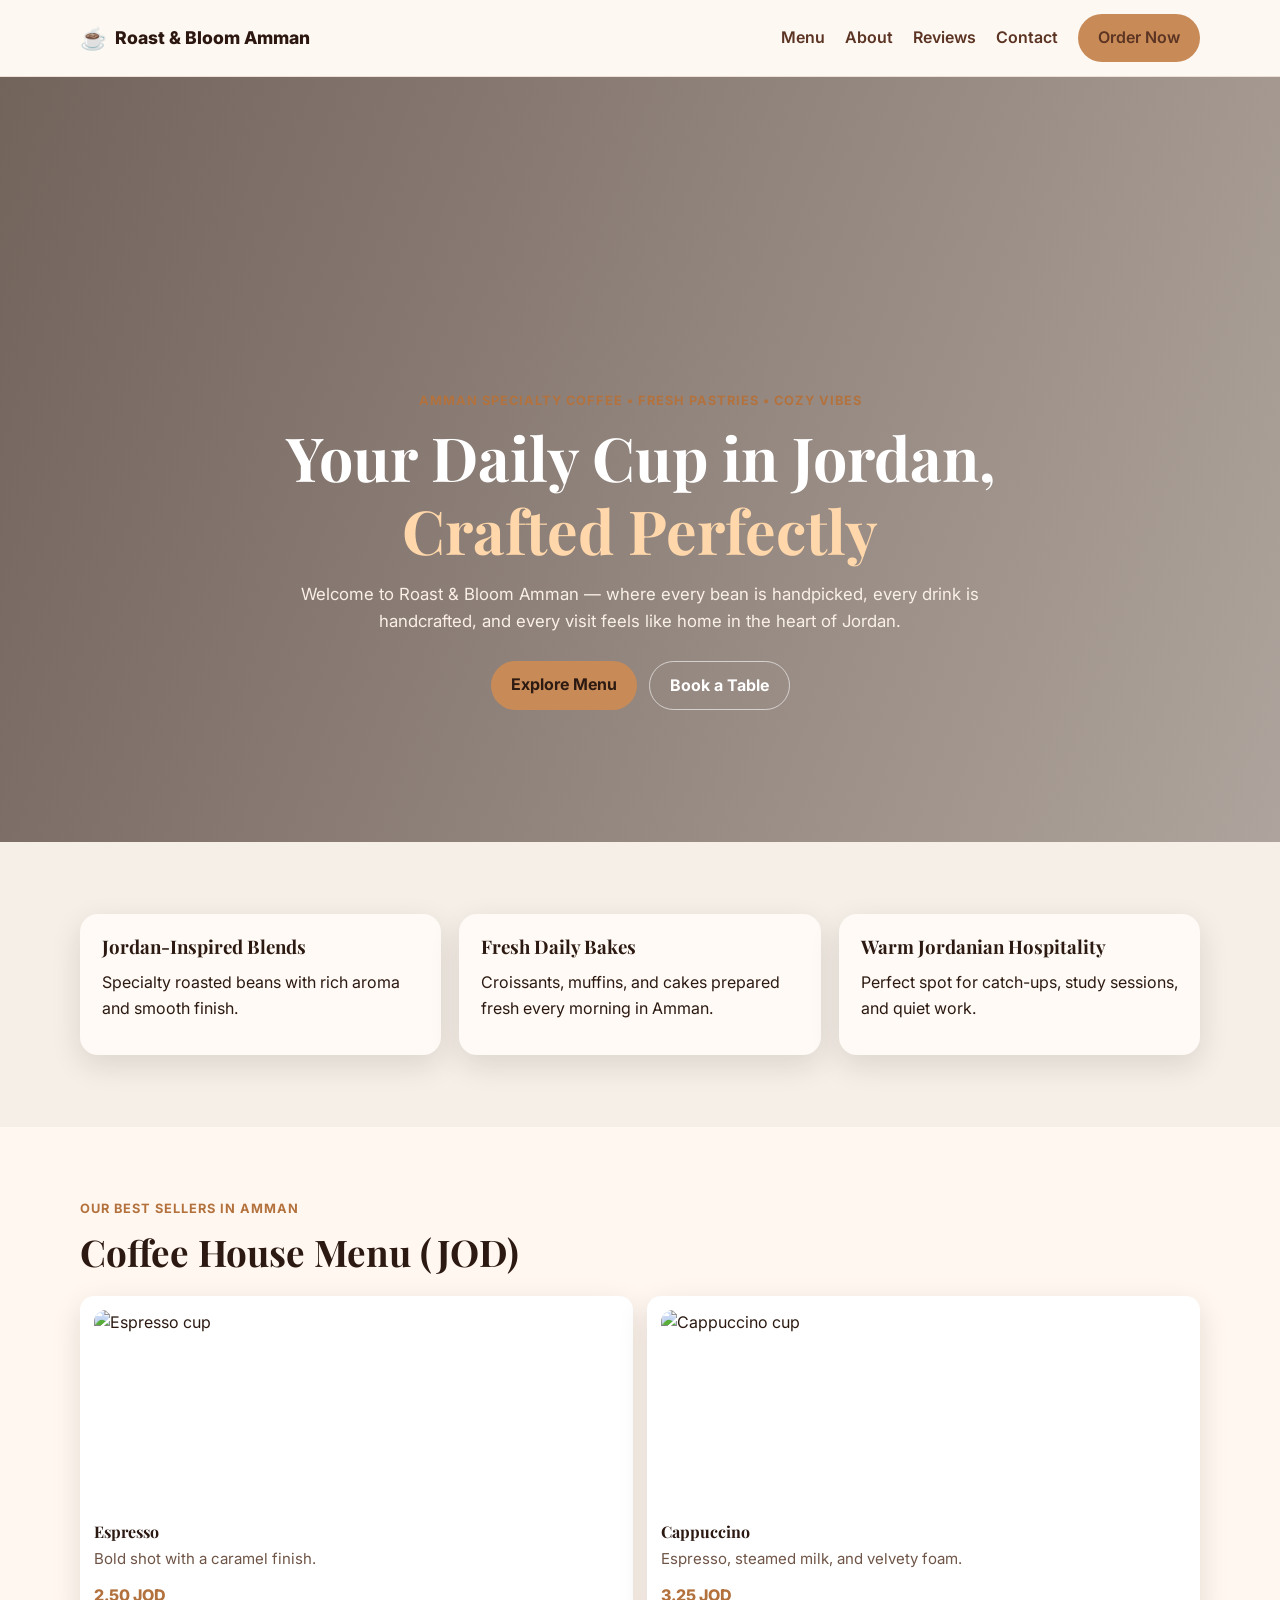
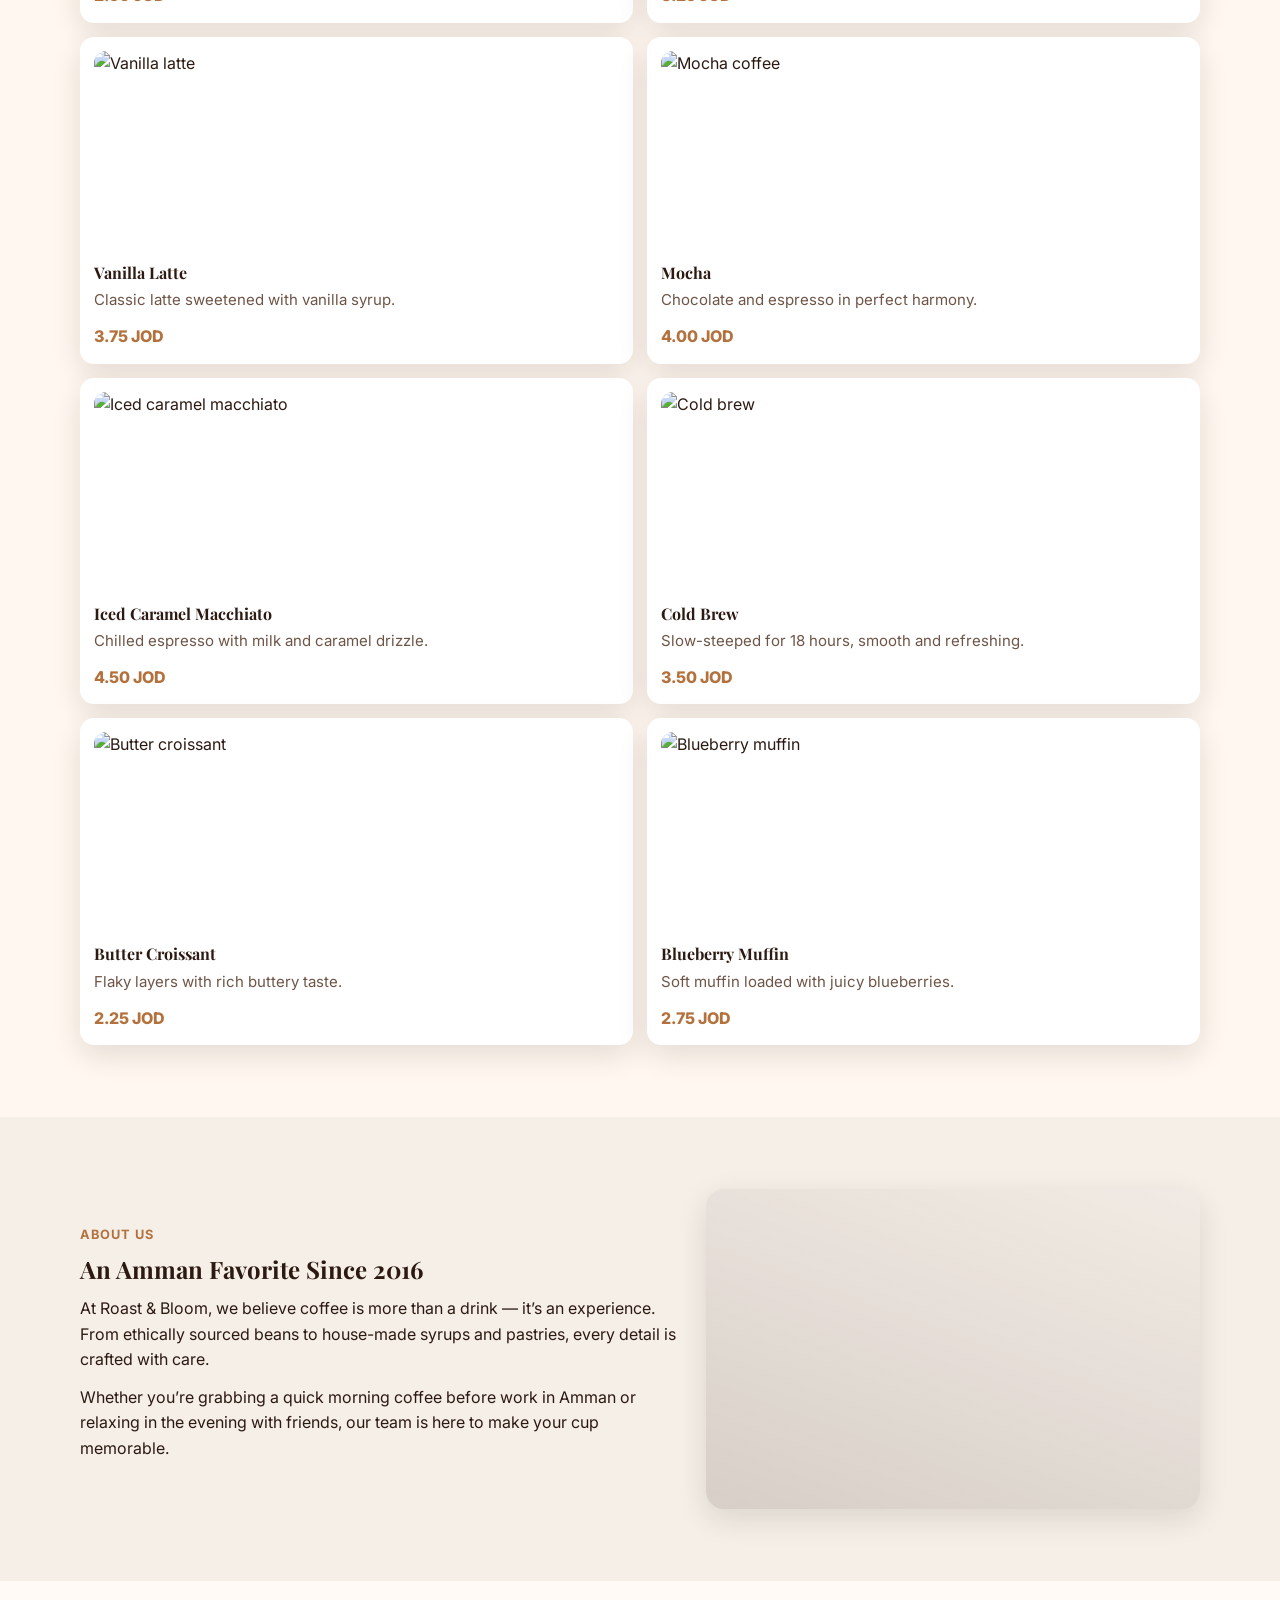
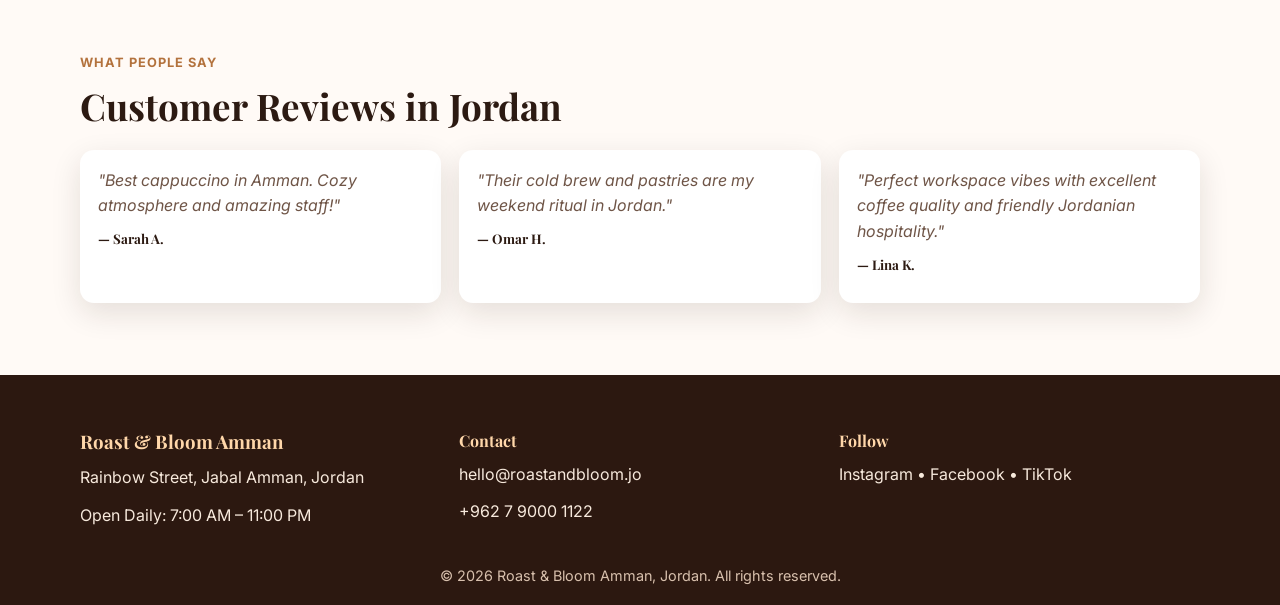
==== coffee-demo.html @ 0c119b87 "coffee" ====
<!DOCTYPE html>
<html lang="en-JO">
<head>
  <meta charset="UTF-8" />
  <meta name="viewport" content="width=device-width, initial-scale=1.0" />
  <title>Roast & Bloom Amman | Jordan Coffee House</title>
  <link rel="preconnect" href="https://fonts.googleapis.com">
  <link rel="preconnect" href="https://fonts.gstatic.com" crossorigin>
  <link href="https://fonts.googleapis.com/css2?family=Playfair+Display:wght@600;700&family=Inter:wght@400;500;600;700&display=swap" rel="stylesheet">
  <link rel="stylesheet" href="coffee-demo.css" />
</head>
<body>
  <header class="topbar">
    <div class="container nav-wrap">
      <a href="#home" class="brand">
        <span class="bean">☕</span>
        <span>Roast & Bloom Amman</span>
      </a>
      <button class="menu-toggle" id="menuToggle" aria-label="Toggle Menu">☰</button>
      <nav class="nav" id="nav">
        <a href="#menu">Menu</a>
        <a href="#about">About</a>
        <a href="#testimonials">Reviews</a>
        <a href="#contact">Contact</a>
        <a href="#menu" class="btn btn-nav">Order Now</a>
      </nav>
    </div>
  </header>

  <main id="home">
    <section class="hero">
      <div class="overlay"></div>
      <div class="container hero-content">
        <p class="eyebrow">Amman Specialty Coffee • Fresh Pastries • Cozy Vibes</p>
        <h1>Your Daily Cup in Jordan, <span>Crafted Perfectly</span></h1>
        <p class="hero-text">
          Welcome to Roast & Bloom Amman — where every bean is handpicked, every drink is handcrafted,
          and every visit feels like home in the heart of Jordan.
        </p>
        <div class="hero-actions">
          <a href="#menu" class="btn btn-primary">Explore Menu</a>
          <a href="#contact" class="btn btn-ghost">Book a Table</a>
        </div>
      </div>
    </section>

    <section class="section features">
      <div class="container grid-3">
        <article class="card">
          <h3>Jordan-Inspired Blends</h3>
          <p>Specialty roasted beans with rich aroma and smooth finish.</p>
        </article>
        <article class="card">
          <h3>Fresh Daily Bakes</h3>
          <p>Croissants, muffins, and cakes prepared fresh every morning in Amman.</p>
        </article>
        <article class="card">
          <h3>Warm Jordanian Hospitality</h3>
          <p>Perfect spot for catch-ups, study sessions, and quiet work.</p>
        </article>
      </div>
    </section>

    <section id="menu" class="section menu">
      <div class="container">
        <div class="section-head">
          <p class="eyebrow">Our Best Sellers in Amman</p>
          <h2>Coffee House Menu (JOD)</h2>
        </div>

        <div class="menu-grid">
          <article class="menu-item">
            <img src="https://images.unsplash.com/photo-1514432324607-a09d9b4aefdd?auto=format&fit=crop&w=900&q=80" alt="Espresso cup">
            <div class="menu-body">
              <h4>Espresso</h4>
              <p>Bold shot with a caramel finish.</p>
            </div>
            <span>2.50 JOD</span>
          </article>

          <article class="menu-item">
            <img src="https://images.unsplash.com/photo-1517256064527-09c73fc73e38?auto=format&fit=crop&w=900&q=80" alt="Cappuccino cup">
            <div class="menu-body">
              <h4>Cappuccino</h4>
              <p>Espresso, steamed milk, and velvety foam.</p>
            </div>
            <span>3.25 JOD</span>
          </article>

          <article class="menu-item">
            <img src="https://images.unsplash.com/photo-1497935586351-b67a49e012bf?auto=format&fit=crop&w=900&q=80" alt="Vanilla latte">
            <div class="menu-body">
              <h4>Vanilla Latte</h4>
              <p>Classic latte sweetened with vanilla syrup.</p>
            </div>
            <span>3.75 JOD</span>
          </article>

          <article class="menu-item">
            <img src="https://images.unsplash.com/photo-1578314675249-a6910f80cc4e?auto=format&fit=crop&w=900&q=80" alt="Mocha coffee">
            <div class="menu-body">
              <h4>Mocha</h4>
              <p>Chocolate and espresso in perfect harmony.</p>
            </div>
            <span>4.00 JOD</span>
          </article>

          <article class="menu-item">
            <img src="https://images.unsplash.com/photo-1517701604599-bb29b565090c?auto=format&fit=crop&w=900&q=80" alt="Iced caramel macchiato">
            <div class="menu-body">
              <h4>Iced Caramel Macchiato</h4>
              <p>Chilled espresso with milk and caramel drizzle.</p>
            </div>
            <span>4.50 JOD</span>
          </article>

          <article class="menu-item">
            <img src="https://images.unsplash.com/photo-1461023058943-07fcbe16d735?auto=format&fit=crop&w=900&q=80" alt="Cold brew">
            <div class="menu-body">
              <h4>Cold Brew</h4>
              <p>Slow-steeped for 18 hours, smooth and refreshing.</p>
            </div>
            <span>3.50 JOD</span>
          </article>

          <article class="menu-item">
            <img src="https://images.unsplash.com/photo-1509440159596-0249088772ff?auto=format&fit=crop&w=900&q=80" alt="Butter croissant">
            <div class="menu-body">
              <h4>Butter Croissant</h4>
              <p>Flaky layers with rich buttery taste.</p>
            </div>
            <span>2.25 JOD</span>
          </article>

          <article class="menu-item">
            <img src="https://images.unsplash.com/photo-1559620192-032c4bc4674e?auto=format&fit=crop&w=900&q=80" alt="Blueberry muffin">
            <div class="menu-body">
              <h4>Blueberry Muffin</h4>
              <p>Soft muffin loaded with juicy blueberries.</p>
            </div>
            <span>2.75 JOD</span>
          </article>
        </div>
      </div>
    </section>

    <section id="about" class="section about">
      <div class="container about-grid">
        <div>
          <p class="eyebrow">About Us</p>
          <h2>An Amman Favorite Since 2016</h2>
          <p>
            At Roast & Bloom, we believe coffee is more than a drink — it’s an experience.
            From ethically sourced beans to house-made syrups and pastries, every detail is
            crafted with care.
          </p>
          <p>
            Whether you’re grabbing a quick morning coffee before work in Amman or relaxing in the evening with friends,
            our team is here to make your cup memorable.
          </p>
        </div>
        <div class="about-photo" aria-hidden="true"></div>
      </div>
    </section>

    <section id="testimonials" class="section testimonials">
      <div class="container">
        <div class="section-head">
          <p class="eyebrow">What People Say</p>
          <h2>Customer Reviews in Jordan</h2>
        </div>
        <div class="grid-3">
          <article class="review">
            <p>"Best cappuccino in Amman. Cozy atmosphere and amazing staff!"</p>
            <h5>— Sarah A.</h5>
          </article>
          <article class="review">
            <p>"Their cold brew and pastries are my weekend ritual in Jordan."</p>
            <h5>— Omar H.</h5>
          </article>
          <article class="review">
            <p>"Perfect workspace vibes with excellent coffee quality and friendly Jordanian hospitality."</p>
            <h5>— Lina K.</h5>
          </article>
        </div>
      </div>
    </section>
  </main>

  <footer id="contact" class="footer">
    <div class="container footer-grid">
      <div>
        <h3>Roast & Bloom Amman</h3>
        <p>Rainbow Street, Jabal Amman, Jordan</p>
        <p>Open Daily: 7:00 AM – 11:00 PM</p>
      </div>
      <div>
        <h4>Contact</h4>
        <p>hello@roastandbloom.jo</p>
        <p>+962 7 9000 1122</p>
      </div>
      <div>
        <h4>Follow</h4>
        <p>Instagram • Facebook • TikTok</p>
      </div>
    </div>
    <p class="copyright">© <span id="year"></span> Roast & Bloom Amman, Jordan. All rights reserved.</p>
  </footer>

  <script src="coffee-demo.js"></script>
</body>
</html>
---- coffee-demo.css ----
:root {
  --bg: #f5efe8;
  --bg-soft: #fffaf5;
  --brown-900: #2c1810;
  --brown-700: #5b3423;
  --brown-500: #8c5a3c;
  --accent: #c88a56;
  --accent-deep: #b3723d;
  --text: #2c1a12;
  --muted: #6f5547;
  --white: #ffffff;
  --shadow: 0 10px 30px rgba(44, 24, 16, 0.12);
  --radius: 18px;
}

* {
  box-sizing: border-box;
}

html {
  scroll-behavior: smooth;
}

body {
  margin: 0;
  font-family: "Inter", sans-serif;
  color: var(--text);
  background: var(--bg);
  line-height: 1.6;
}

h1, h2, h3, h4, h5 {
  margin: 0 0 12px;
  line-height: 1.2;
  font-family: "Playfair Display", serif;
}

p {
  margin: 0 0 12px;
}

.container {
  width: min(1120px, 92%);
  margin: 0 auto;
}

.section {
  padding: 72px 0;
}

.eyebrow {
  color: var(--accent-deep);
  font-weight: 700;
  text-transform: uppercase;
  letter-spacing: 1px;
  font-size: 0.8rem;
  margin-bottom: 10px;
}

.topbar {
  position: sticky;
  top: 0;
  z-index: 50;
  backdrop-filter: blur(10px);
  background: rgba(255, 250, 245, 0.85);
  border-bottom: 1px solid rgba(140, 90, 60, 0.15);
}

.nav-wrap {
  display: flex;
  align-items: center;
  justify-content: space-between;
  padding: 14px 0;
}

.brand {
  display: flex;
  gap: 8px;
  align-items: center;
  text-decoration: none;
  color: var(--brown-900);
  font-weight: 800;
  font-size: 1.1rem;
}

.bean {
  font-size: 1.35rem;
}

.nav {
  display: flex;
  align-items: center;
  gap: 20px;
}

.nav a {
  text-decoration: none;
  color: var(--brown-700);
  font-weight: 600;
}

.nav a:hover {
  color: var(--brown-900);
}

.menu-toggle {
  display: none;
  border: none;
  background: transparent;
  font-size: 1.4rem;
  cursor: pointer;
  color: var(--brown-900);
}

.hero {
  min-height: 85vh;
  position: relative;
  display: grid;
  place-items: center;
  background:
    linear-gradient(110deg, rgba(44,24,16,0.65), rgba(44,24,16,0.35)),
    url("https://images.unsplash.com/photo-1495474472287-4d71bcdd2085?auto=format&fit=crop&w=1600&q=80") center/cover no-repeat;
  color: var(--white);
}

.hero-content {
  position: relative;
  z-index: 2;
  text-align: center;
  max-width: 760px;
  padding: 40px 0;
}

.hero h1 {
  font-size: clamp(2rem, 5vw, 3.8rem);
  margin-bottom: 14px;
}

.hero h1 span {
  color: #ffd7aa;
}

.hero-text {
  color: rgba(255, 245, 236, 0.95);
  font-size: 1.05rem;
  margin-bottom: 26px;
}

.hero-actions {
  display: flex;
  gap: 12px;
  justify-content: center;
  flex-wrap: wrap;
}

.btn {
  border: none;
  border-radius: 999px;
  padding: 11px 20px;
  text-decoration: none;
  font-weight: 700;
  transition: 0.25s ease;
  display: inline-block;
}

.btn-primary, .btn-nav {
  background: var(--accent);
  color: #2d1a12;
}

.btn-primary:hover, .btn-nav:hover {
  background: #d89b68;
  transform: translateY(-2px);
}

.btn-ghost {
  color: var(--white);
  border: 1px solid rgba(255, 255, 255, 0.6);
}

.btn-ghost:hover {
  background: rgba(255, 255, 255, 0.12);
}

.grid-3 {
  display: grid;
  grid-template-columns: repeat(3, 1fr);
  gap: 18px;
}

.card {
  background: var(--bg-soft);
  padding: 22px;
  border-radius: var(--radius);
  box-shadow: var(--shadow);
}

.section-head {
  margin-bottom: 22px;
}

.section-head h2 {
  font-size: clamp(1.6rem, 3vw, 2.3rem);
}

.menu {
  background: #fff7f0;
}

.menu-grid {
  display: grid;
  grid-template-columns: repeat(2, 1fr);
  gap: 14px;
}

.menu-item {
  background: var(--white);
  border-radius: 14px;
  padding: 14px;
  box-shadow: var(--shadow);
  display: flex;
  flex-direction: column;
  gap: 12px;
  overflow: hidden;
}

.menu-item img {
  width: 100%;
  height: 200px;
  border-radius: 12px;
  object-fit: cover;
}

.menu-body h4 {
  margin-bottom: 6px;
}

.menu-body p {
  margin: 0;
  color: var(--muted);
  font-size: 0.94rem;
}

.menu-item span {
  color: var(--accent-deep);
  font-weight: 800;
  white-space: nowrap;
  margin-top: auto;
}

.about-grid {
  display: grid;
  grid-template-columns: 1.1fr 0.9fr;
  gap: 22px;
  align-items: center;
}

.about-photo {
  min-height: 320px;
  border-radius: var(--radius);
  background:
    linear-gradient(20deg, rgba(44,24,16,0.15), rgba(44,24,16,0.02)),
    url("https://images.unsplash.com/photo-1509042239860-f550ce710b93?auto=format&fit=crop&w=900&q=80") center/cover no-repeat;
  box-shadow: var(--shadow);
}

.testimonials {
  background: #fffaf6;
}

.review {
  background: var(--white);
  border-radius: 14px;
  padding: 18px;
  box-shadow: var(--shadow);
}

.review p {
  color: var(--muted);
  font-style: italic;
}

.footer {
  background: var(--brown-900);
  color: #f7e9dc;
  padding: 56px 0 18px;
}

.footer-grid {
  display: grid;
  grid-template-columns: repeat(3, 1fr);
  gap: 18px;
  margin-bottom: 24px;
}

.footer h3, .footer h4 {
  color: #ffd7aa;
}

.copyright {
  text-align: center;
  color: #d8c0ad;
  margin: 0;
  font-size: 0.9rem;
}

@media (max-width: 900px) {
  .grid-3,
  .menu-grid,
  .about-grid,
  .footer-grid {
    grid-template-columns: 1fr;
  }

  .menu-item img {
    height: 210px;
  }

  .nav {
    position: absolute;
    top: 64px;
    right: 4%;
    background: var(--bg-soft);
    border: 1px solid rgba(140, 90, 60, 0.2);
    box-shadow: var(--shadow);
    border-radius: 12px;
    padding: 12px;
    display: none;
    flex-direction: column;
    width: min(280px, 92vw);
    align-items: start;
  }

  .nav.open {
    display: flex;
  }

  .menu-toggle {
    display: block;
  }
}
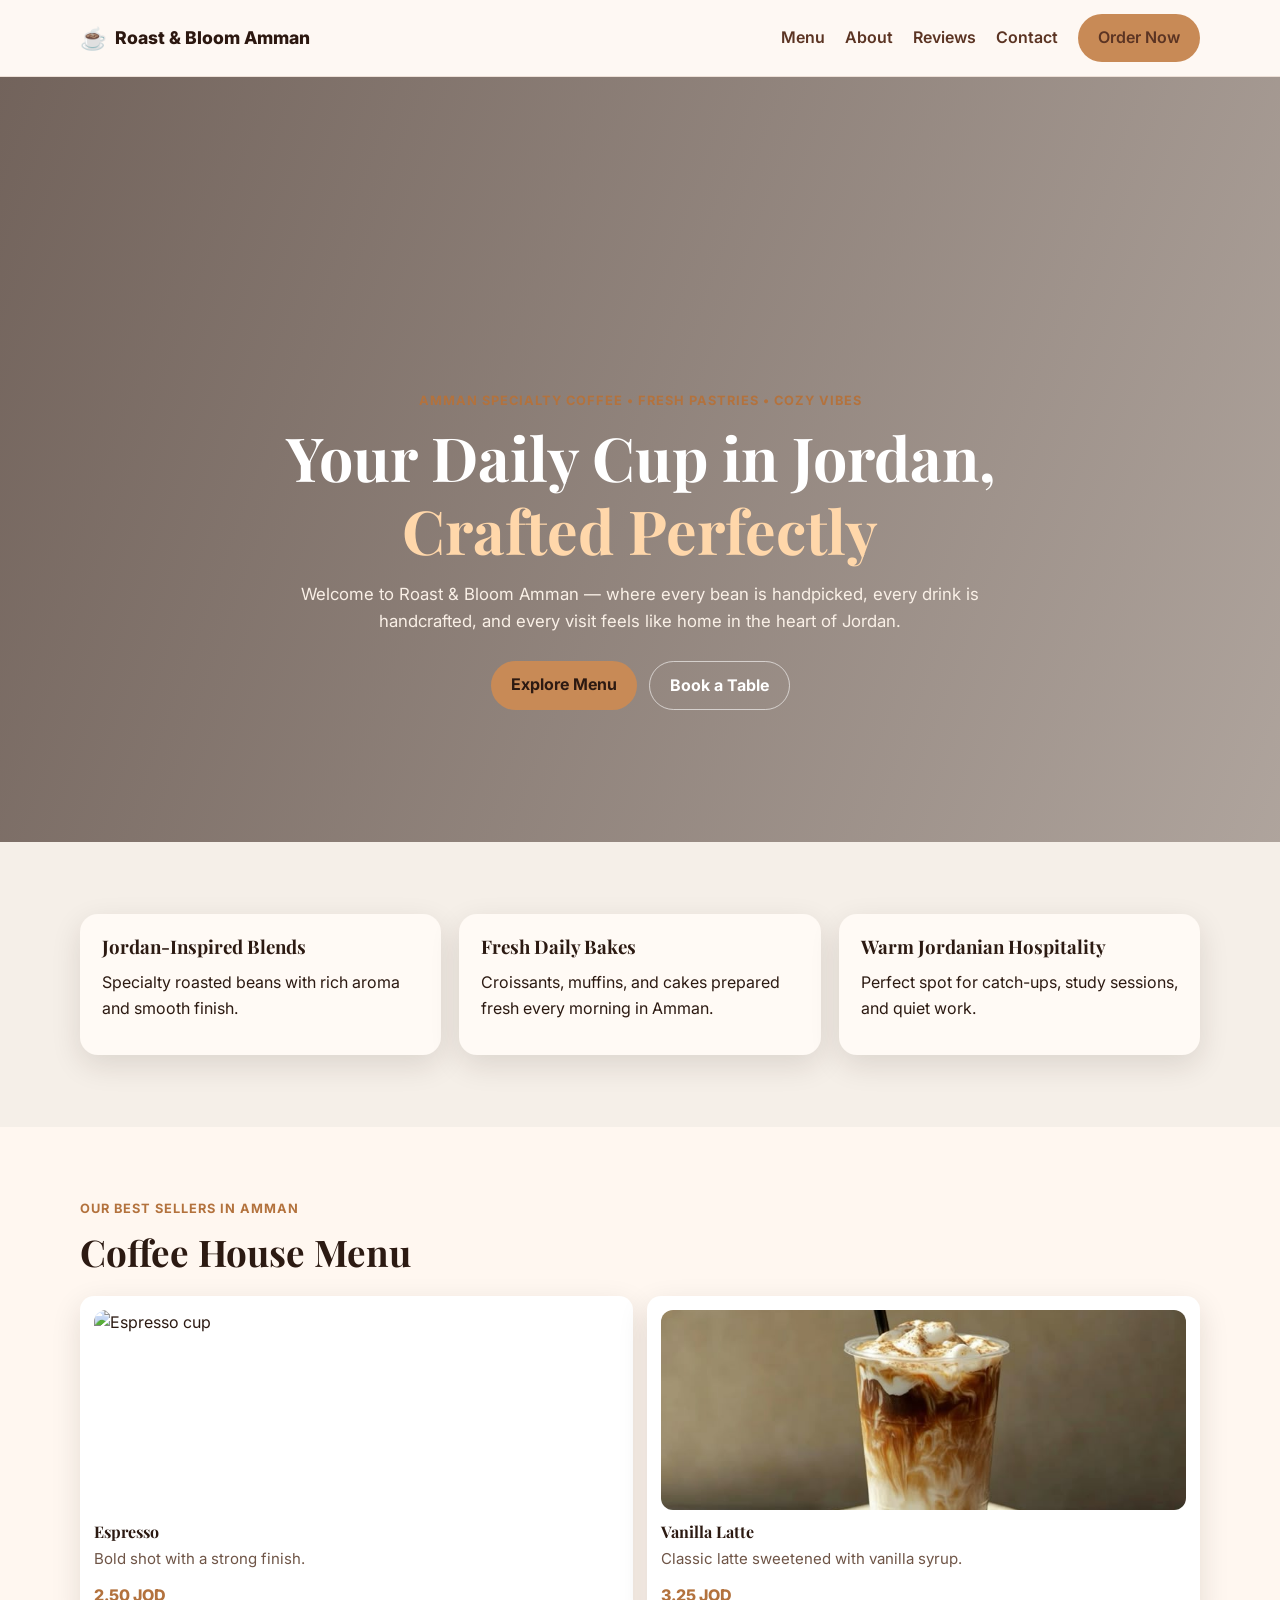
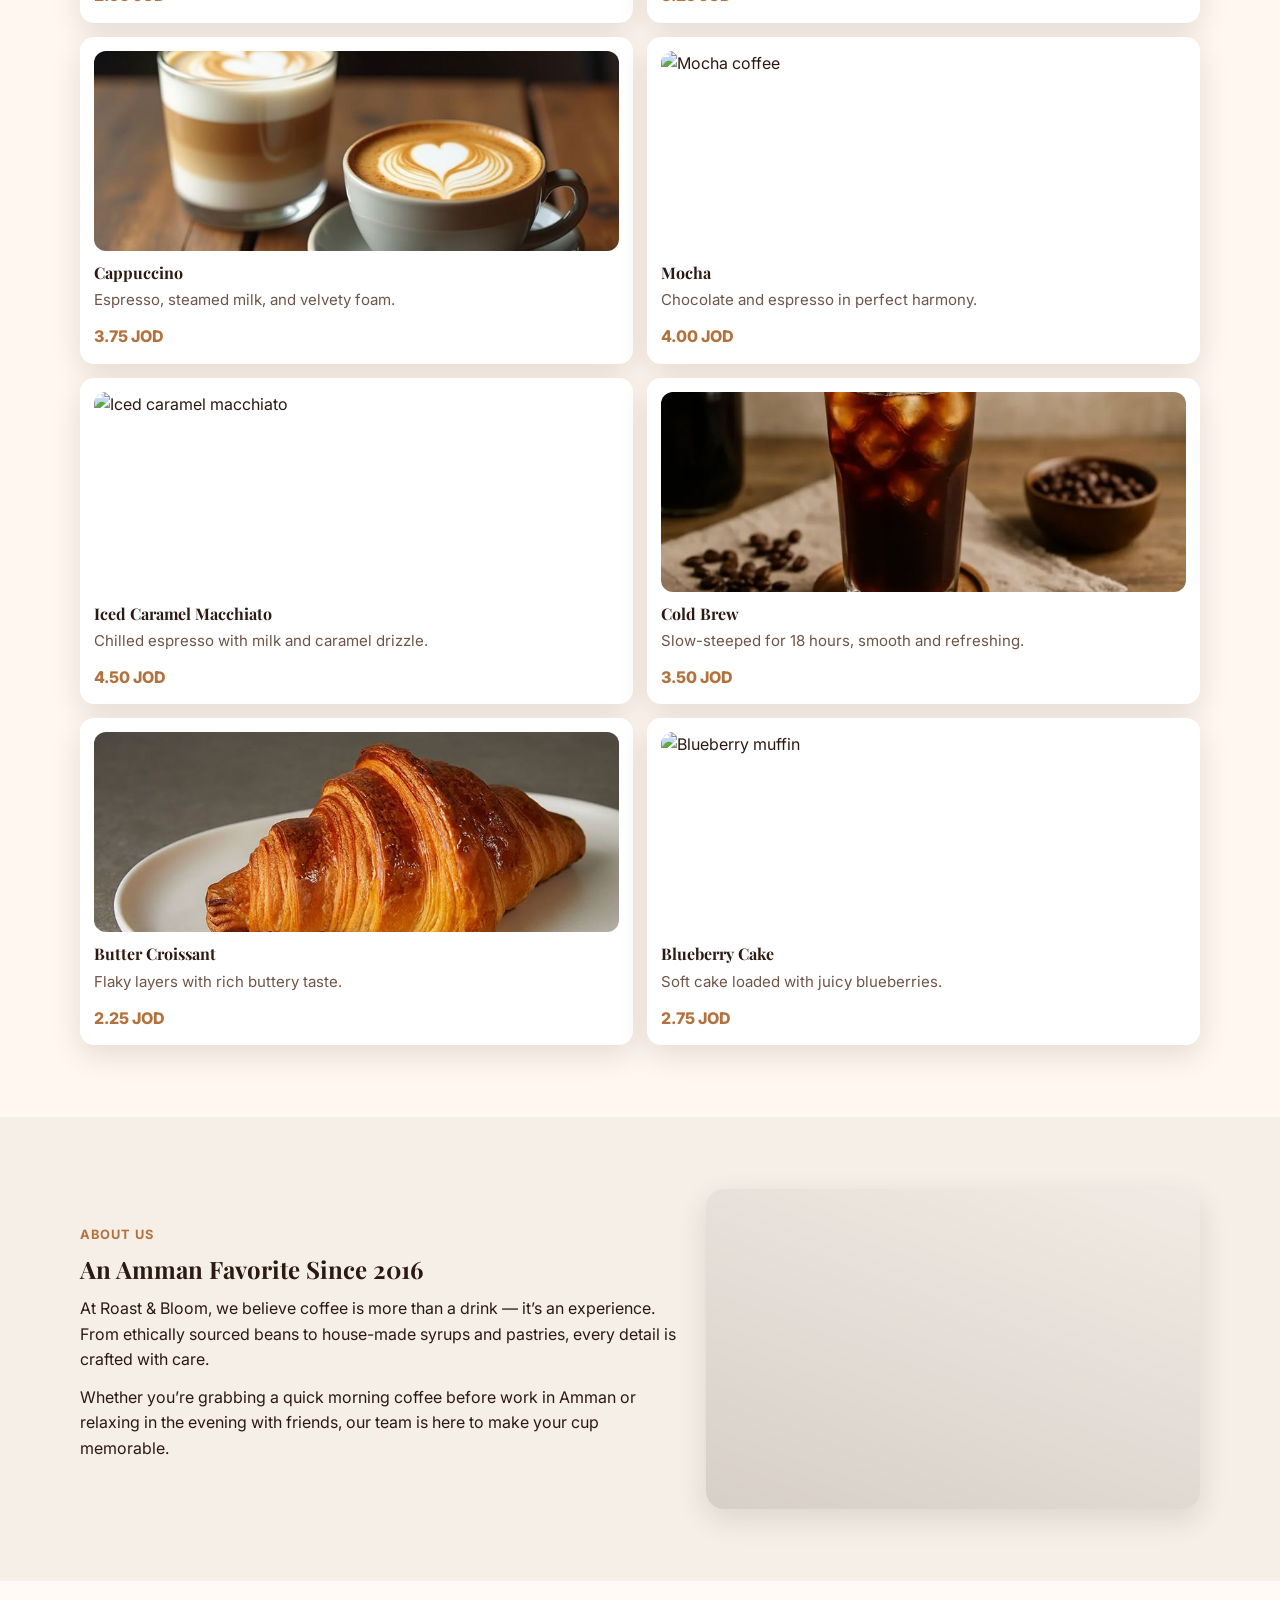
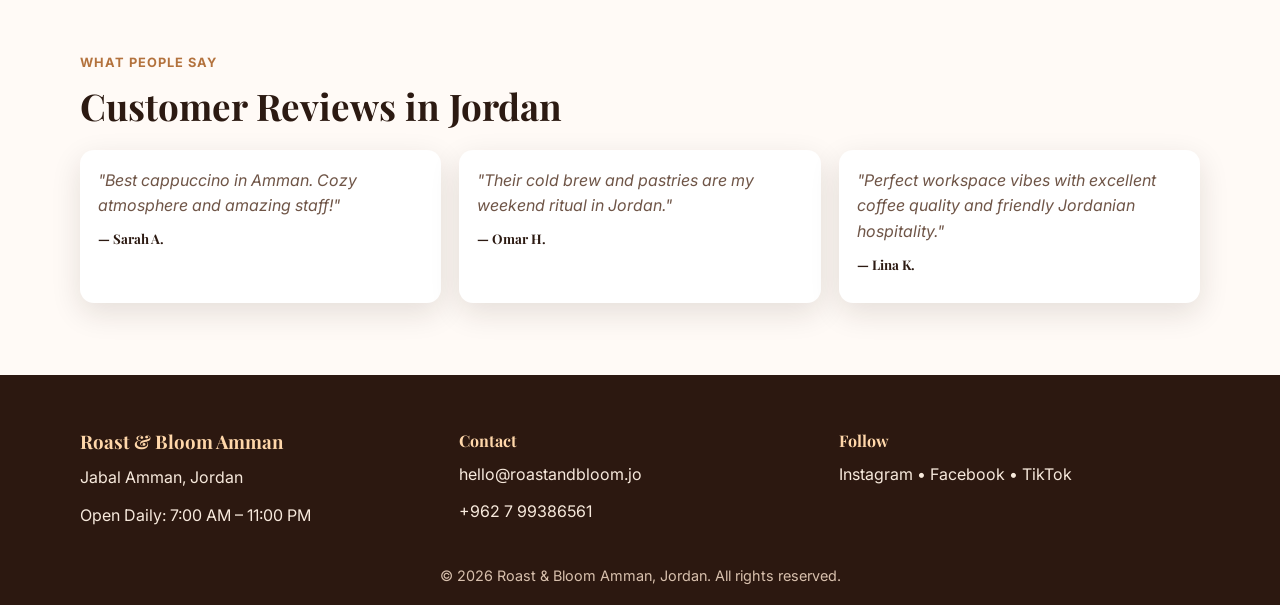
==== commit 0bc02094: "coffee update" ====
--- a/coffee-demo.html
+++ b/coffee-demo.html
@@ -65,7 +65,7 @@
       <div class="container">
         <div class="section-head">
           <p class="eyebrow">Our Best Sellers in Amman</p>
-          <h2>Coffee House Menu (JOD)</h2>
+          <h2>Coffee House Menu </h2>
         </div>
 
         <div class="menu-grid">
@@ -73,26 +73,26 @@
             <img src="https://images.unsplash.com/photo-1514432324607-a09d9b4aefdd?auto=format&fit=crop&w=900&q=80" alt="Espresso cup">
             <div class="menu-body">
               <h4>Espresso</h4>
-              <p>Bold shot with a caramel finish.</p>
+              <p>Bold shot with a strong finish.</p>
             </div>
             <span>2.50 JOD</span>
           </article>
 
           <article class="menu-item">
-            <img src="https://images.unsplash.com/photo-1517256064527-09c73fc73e38?auto=format&fit=crop&w=900&q=80" alt="Cappuccino cup">
+            <img src="download.jfif" alt="Cappuccino cup">
+            <div class="menu-body">
+              <h4>Vanilla Latte </h4>
+              <p>Classic latte sweetened with vanilla syrup. </p>
+            </div>
+            <span>3.25 JOD</span>
+          </article>
+
+          <article class="menu-item">
+            <img src="Flat White vs Latte_ Key Differences and Which to Choose.jfif" alt="Vanilla latte">
             <div class="menu-body">
               <h4>Cappuccino</h4>
               <p>Espresso, steamed milk, and velvety foam.</p>
             </div>
-            <span>3.25 JOD</span>
-          </article>
-
-          <article class="menu-item">
-            <img src="https://images.unsplash.com/photo-1497935586351-b67a49e012bf?auto=format&fit=crop&w=900&q=80" alt="Vanilla latte">
-            <div class="menu-body">
-              <h4>Vanilla Latte</h4>
-              <p>Classic latte sweetened with vanilla syrup.</p>
-            </div>
             <span>3.75 JOD</span>
           </article>
 
@@ -115,7 +115,7 @@
           </article>
 
           <article class="menu-item">
-            <img src="https://images.unsplash.com/photo-1461023058943-07fcbe16d735?auto=format&fit=crop&w=900&q=80" alt="Cold brew">
+            <img src="How to Make Cold Brew Coffee at Home.jfif" alt="Cold brew">
             <div class="menu-body">
               <h4>Cold Brew</h4>
               <p>Slow-steeped for 18 hours, smooth and refreshing.</p>
@@ -124,7 +124,7 @@
           </article>
 
           <article class="menu-item">
-            <img src="https://images.unsplash.com/photo-1509440159596-0249088772ff?auto=format&fit=crop&w=900&q=80" alt="Butter croissant">
+            <img src="프렌치크라상 _ 파리바게뜨.jfif" alt="Butter croissant">
             <div class="menu-body">
               <h4>Butter Croissant</h4>
               <p>Flaky layers with rich buttery taste.</p>
@@ -135,8 +135,8 @@
           <article class="menu-item">
             <img src="https://images.unsplash.com/photo-1559620192-032c4bc4674e?auto=format&fit=crop&w=900&q=80" alt="Blueberry muffin">
             <div class="menu-body">
-              <h4>Blueberry Muffin</h4>
-              <p>Soft muffin loaded with juicy blueberries.</p>
+              <h4>Blueberry Cake</h4>
+              <p>Soft cake loaded with juicy blueberries.</p>
             </div>
             <span>2.75 JOD</span>
           </article>
@@ -191,13 +191,13 @@
     <div class="container footer-grid">
       <div>
         <h3>Roast & Bloom Amman</h3>
-        <p>Rainbow Street, Jabal Amman, Jordan</p>
+        <p>Jabal Amman, Jordan</p>
         <p>Open Daily: 7:00 AM – 11:00 PM</p>
       </div>
       <div>
         <h4>Contact</h4>
         <p>hello@roastandbloom.jo</p>
-        <p>+962 7 9000 1122</p>
+        <p>+962 7 99386561</p>
       </div>
       <div>
         <h4>Follow</h4>
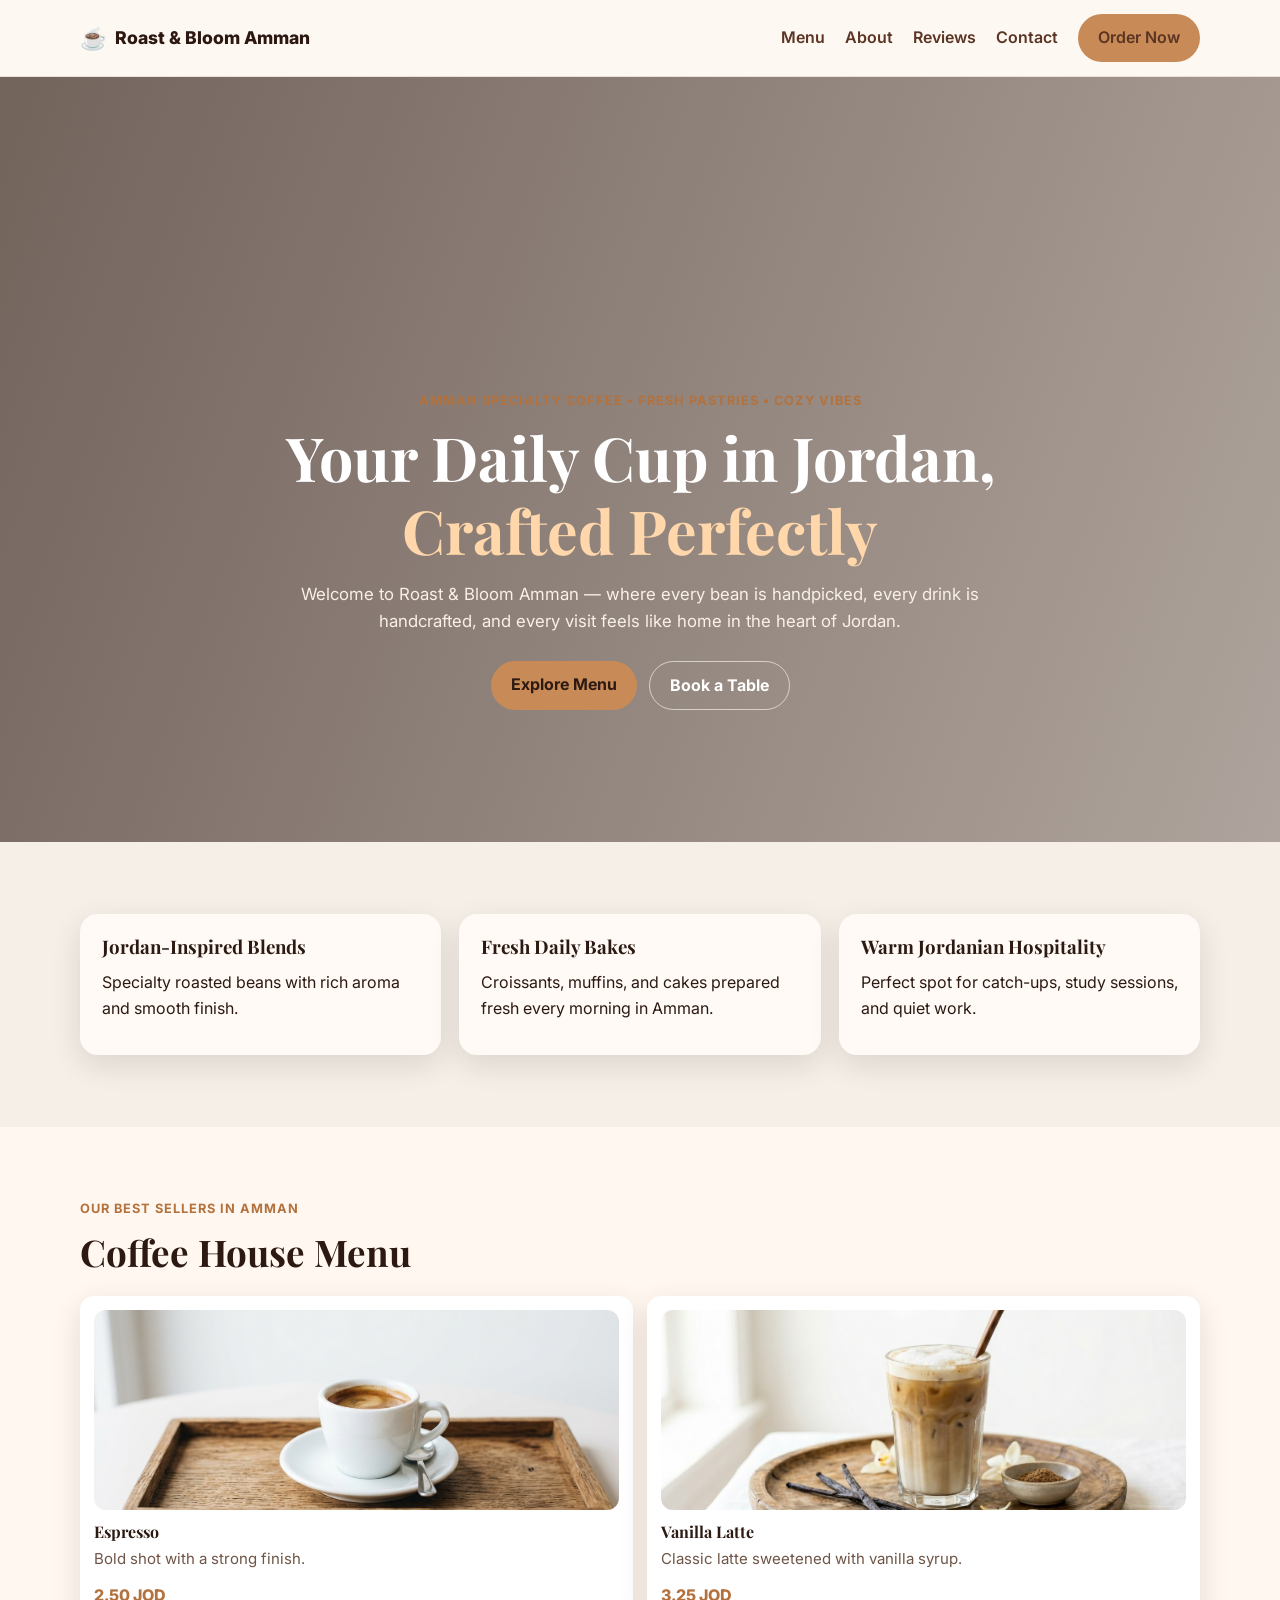
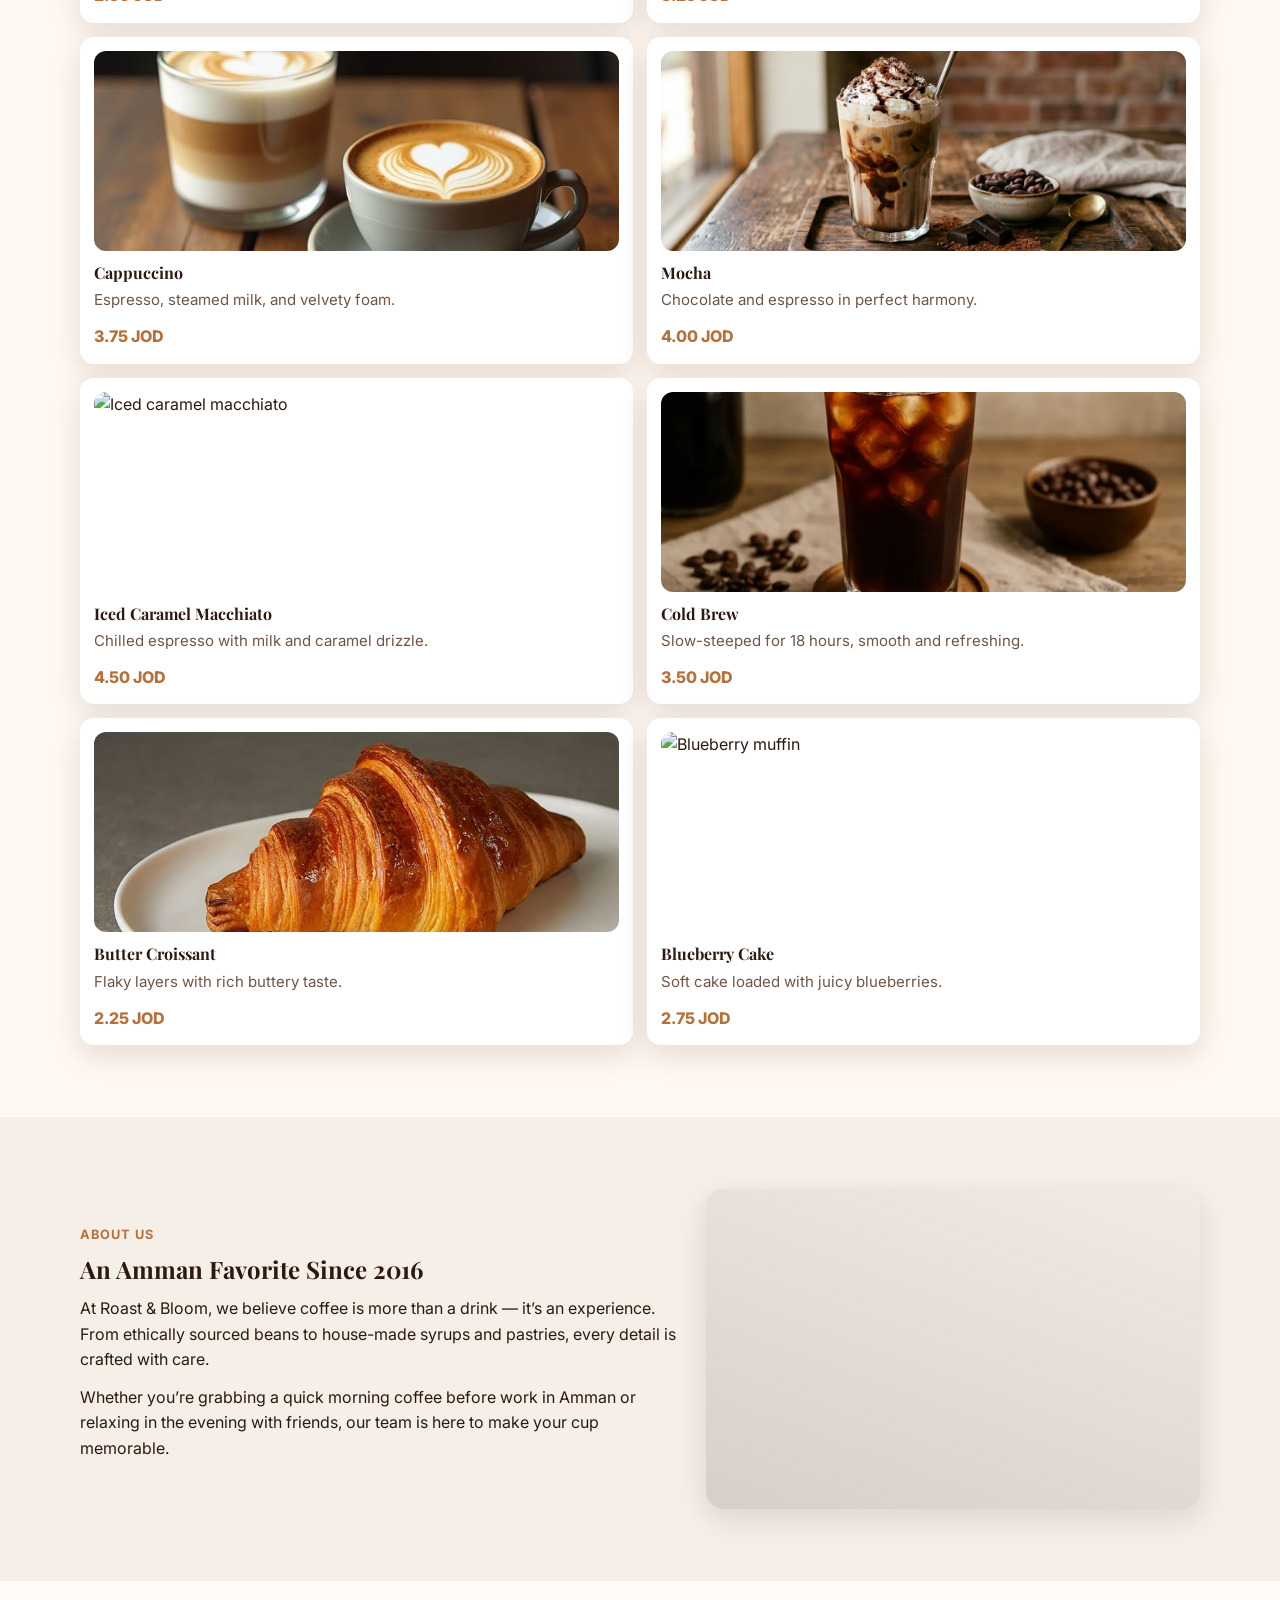
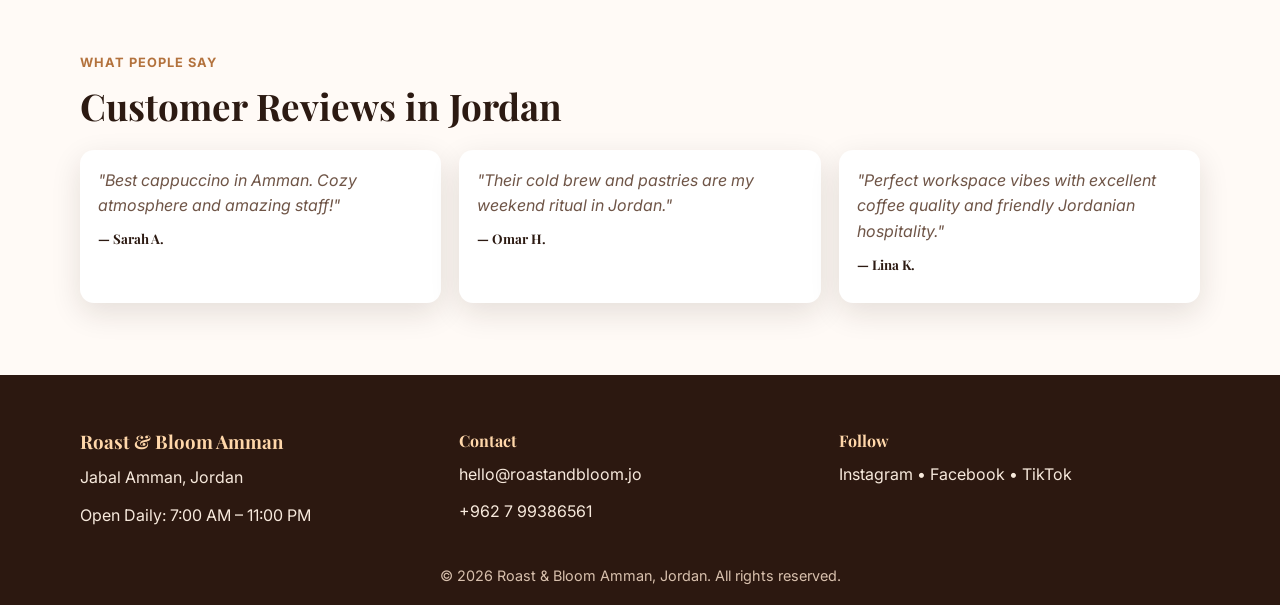
==== commit 87bcb7ce: "mo7anakchanges" ====
--- a/coffee-demo.html
+++ b/coffee-demo.html
@@ -70,7 +70,7 @@
 
         <div class="menu-grid">
           <article class="menu-item">
-            <img src="https://images.unsplash.com/photo-1514432324607-a09d9b4aefdd?auto=format&fit=crop&w=900&q=80" alt="Espresso cup">
+            <img src="WhatsApp Image 2026-04-10 at 9.25.37 PM.jpeg" alt="Espresso cup">
             <div class="menu-body">
               <h4>Espresso</h4>
               <p>Bold shot with a strong finish.</p>
@@ -79,7 +79,7 @@
           </article>
 
           <article class="menu-item">
-            <img src="download.jfif" alt="Cappuccino cup">
+            <img src="WhatsApp Image 2026-04-10 at 9.27.03 PM.jpeg" alt="Latte">
             <div class="menu-body">
               <h4>Vanilla Latte </h4>
               <p>Classic latte sweetened with vanilla syrup. </p>
@@ -97,7 +97,7 @@
           </article>
 
           <article class="menu-item">
-            <img src="https://images.unsplash.com/photo-1578314675249-a6910f80cc4e?auto=format&fit=crop&w=900&q=80" alt="Mocha coffee">
+            <img src="WhatsApp Image 2026-04-10 at 9.29.14 PM.jpeg" alt="Mocha coffee">
             <div class="menu-body">
               <h4>Mocha</h4>
               <p>Chocolate and espresso in perfect harmony.</p>
